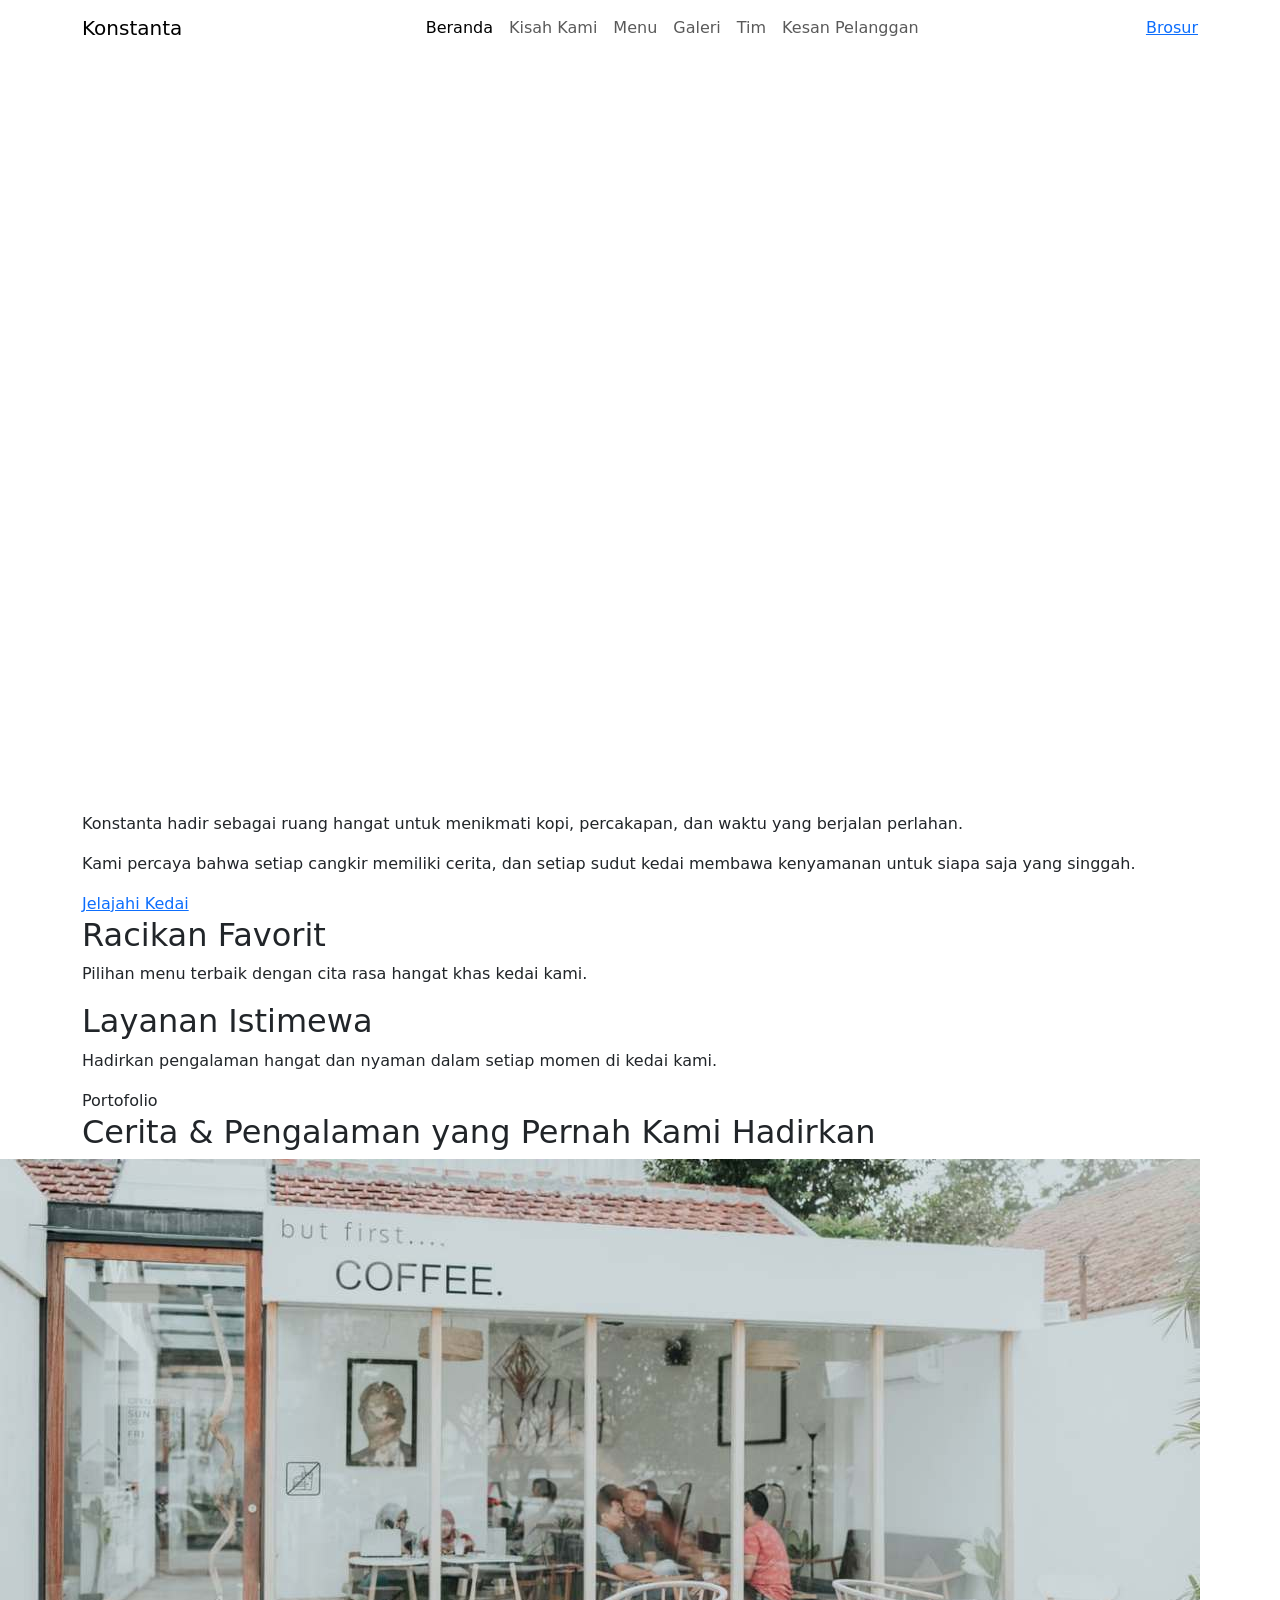
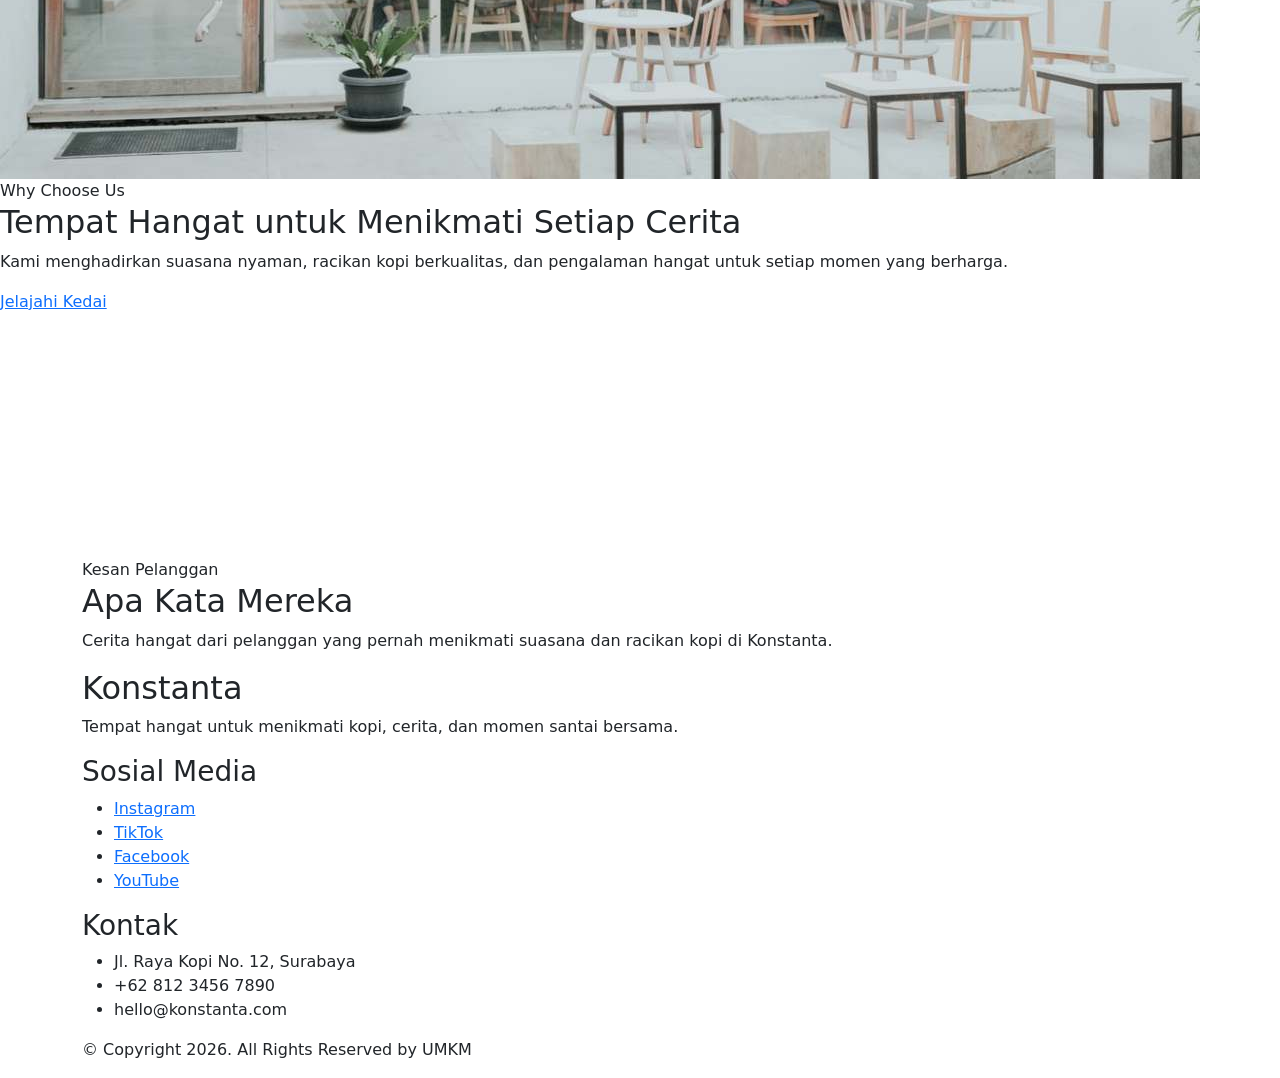
==== Tema 1 (Coffee Shop)/index.html @ d0ab51dd "Commit Tema 1" ====
<!DOCTYPE html>
<html lang="en">
<head>
    <meta charset="UTF-8">
    <meta name="viewport" content="width=device-width, initial-scale=1.0">
    <link href="https://cdn.jsdelivr.net/npm/bootstrap@5.3.8/dist/css/bootstrap.min.css" rel="stylesheet" integrity="sha384-sRIl4kxILFvY47J16cr9ZwB07vP4J8+LH7qKQnuqkuIAvNWLzeN8tE5YBujZqJLB" crossorigin="anonymous">
    <link rel="stylesheet" href="https://unpkg.com/aos@2.3.4/dist/aos.css"/>
    <link rel="stylesheet" href="https://cdnjs.cloudflare.com/ajax/libs/font-awesome/6.5.2/css/all.min.css"/>
    <title>Coffee shop</title>
    <link rel="stylesheet" href="/assets/css/style.css">

</head>
<body>

    <!-- Bagian Header -->
    <header class="header">
    <nav class="navbar navbar-expand-lg">

        <div class="container">

            <!-- Logo -->
            <a class="navbar-brand logo" href="#">
                Konstanta
            </a>

            <!-- Button Mobile -->
            <button 
                class="navbar-toggler" 
                type="button" 
                data-bs-toggle="collapse" 
                data-bs-target="#navbarNav"
            >
                <span class="navbar-toggler-icon"></span>
            </button>

            <!-- Menu -->
            <div class="collapse navbar-collapse" id="navbarNav">

                <ul class="navbar-nav mx-auto">

                    <li class="nav-item">
                        <a class="nav-link active" href="#">
                            Beranda
                        </a>
                    </li>

                    <li class="nav-item">
                        <a class="nav-link" href="#Tentang">
                            Kisah Kami
                        </a>
                    </li>

                    <li class="nav-item">
                        <a class="nav-link" href="#Menu">
                            Menu
                        </a>
                    </li>

                    <li class="nav-item">
                        <a class="nav-link" href="#Galeri">
                            Galeri
                        </a>
                    </li>

                    <li class="nav-item">
                        <a class="nav-link" href="#Tim">
                            Tim
                        </a>
                    </li>

                    <li class="nav-item">
                        <a class="nav-link" href="#Kesan">
                            Kesan Pelanggan
                        </a>
                    </li>

                </ul>

                <!-- Brosur -->
                <a href="#" class="btn-custom">
                    Brosur
                </a>

            </div>

        </div>

    </nav>
</header>

    <!-- Bagian Content -->
    <main>

    <!-- Hero Section -->
<section class="hero-section">

    <div
        id="heroCarousel"
        class="carousel slide carousel-fade"
        data-bs-ride="carousel"
    >

        <!-- Indicator -->
        <div 
            class="carousel-indicators"
            id="heroIndicators"
        ></div>

        <!-- Carousel Inner -->
        <div 
            class="carousel-inner"
            id="heroWrapper"
        ></div>

        <!-- Prev Button -->
        <button
            class="carousel-control-prev"
            type="button"
            data-bs-target="#heroCarousel"
            data-bs-slide="prev"
        >
            <span class="carousel-control-prev-icon"></span>
        </button>

        <!-- Next Button -->
        <button
            class="carousel-control-next"
            type="button"
            data-bs-target="#heroCarousel"
            data-bs-slide="next"
        >
            <span class="carousel-control-next-icon"></span>
        </button>

    </div>

</section>

    <!-- Tentang Kami -->
<section id="Tentang" class="about-section">

    <div class="container">

        <div class="about-wrapper">

    <!-- Top -->
    <div class="about-top">

        <!-- Image -->
        <div class="about-image" data-aos="fade-right">

            <div class="paper-background">

                <img 
                    src="assets/images/About Us.jpg" 
                    alt="Tentang Kami"
                >

                <!-- Experience Badge -->
                <div class="experience-badge">

                    <h3>5+</h3>

                    <span>
                        Tahun Menemani
                        Setiap Cerita
                    </span>

                </div>

            </div>

        </div>

        <!-- Heading -->
        <div class="about-heading" data-aos="fade-up">

            <span>Kisah Kami</span>

            <h2>
                Tempat untuk Menikmati Cerita dan Secangkir Hangat
            </h2>

        </div>

    </div>

    <!-- Description -->
    <div class="about-description">

        <p>
            Konstanta hadir sebagai ruang hangat untuk menikmati
            kopi, percakapan, dan waktu yang berjalan perlahan.
        </p>

        <p>
            Kami percaya bahwa setiap cangkir memiliki cerita,
            dan setiap sudut kedai membawa kenyamanan untuk
            siapa saja yang singgah.
        </p>

        <a href="#" class="btn-custom">
            Jelajahi Kedai
        </a>

    </div>

</div>
    </div>

</section>

    <!-- Racikan Kami -->
<section id="Menu" class="menu-section">

    <div class="container">

        <!-- Section Title -->
        <div class="section-title">

            <h2>Racikan Favorit</h2>

            <p>
                Pilihan menu terbaik dengan cita rasa hangat
                khas kedai kami.
            </p>

        </div>

        <!-- Menu Grid -->
        <div class="menu-grid" id="menuGrid">
           
        </div>

    </div>

</section>


<section id="Khusus" class="services-section about-section">

    <div class="container">

        <!-- Section Title -->
        <div class="section-title">

            <h2>Layanan Istimewa</h2>

            <p>
                Hadirkan pengalaman hangat dan nyaman
                dalam setiap momen di kedai kami.
            </p>

        </div>

        <!-- Services Wrapper -->
        <div id="servicesWrapper"></div>

        </div>
        
    </div>

</section>


    <!-- Galeri -->
<!-- Portfolio Section -->
<section id="Galeri" class="portfolio-section">

    <div class="container">

        <!-- Header -->
        <div class="portfolio-header">

            <span>Portofolio</span>

            <h2>    
                Cerita & Pengalaman
                yang Pernah Kami Hadirkan
            </h2>

        </div>

        <!-- Portfolio Wrapper -->
        <div class="portfolio-wrapper" id="portfolioWrapper"></div>

    </div>

</section>

<!-- Why Choose Us -->
<section class="why-section">

    <div class="why-wrapper">

        <!-- Image -->
        <div class="why-image">

            <img 
                src="assets/images/About Us.jpg" 
                alt="Why Choose Us"
            >

        </div>

        <!-- Content -->
        <div class="why-content">

            <span>
                Why Choose Us
            </span>

            <h2>
                Tempat Hangat
                untuk Menikmati
                Setiap Cerita
            </h2>

            <p>
                Kami menghadirkan suasana nyaman,
                racikan kopi berkualitas, dan pengalaman
                hangat untuk setiap momen yang berharga.
            </p>

            <a href="#" class="btn-custom">
                Jelajahi Kedai
            </a>

        </div>

    </div>

</section>

    <!-- Tim -->
<section id="Tim" class="team-section"  data-aos="fade-up" data-aos-delay="100">

    <div class="container">

        <!-- Header -->
        <div class="team-header">

            <span>Anggota Tim</span>

            <h2>
                Orang-Orang di Balik
                Cerita Kedai Kami
            </h2>

            <p>
                Tim hangat yang selalu siap menghadirkan
                pengalaman terbaik dalam setiap kunjungan.
            </p>

        </div>

        <!-- Team Wrapper -->
        <div class="team-wrapper" id="teamWrapper">

        </div>

    </div>

</section>

     <!-- CTA Section -->
<section class="cta-section" >

    <div class="cta-overlay"></div>

    <div class="container">

        <div class="cta-content" data-aos="zoom-in">

            <span>Ngopi Bersama Kami</span>

            <h2>
                Temukan Suasana Hangat
                di Setiap Tegukan Kopi
            </h2>

            <p>
                Nikmati pengalaman santai, nyaman,
                dan penuh cerita bersama Konstanta.
            </p>

            <a href="#" class="btn-custom">
                Hubungi Kami
            </a>

        </div>

    </div>

</section>
<!-- Testimonial -->
<section id="Kesan" class="testimonial-section">

    <div class="container">

        <!-- Heading -->
        <div class="testimonial-header">

            <span>Kesan Pelanggan</span>

            <h2>
                Apa Kata Mereka
            </h2>

            <p>
                Cerita hangat dari pelanggan yang pernah menikmati
                suasana dan racikan kopi di Konstanta.
            </p>

        </div>

        <!-- Carousel -->
        <div 
            id="testimonialCarousel"
            class="carousel slide testimonial-carousel"
            data-bs-ride="carousel"
        >

            <!-- Carousel Inner -->
            <div 
                class="carousel-inner"
                id="testimonialWrapper"
            ></div>

            <!-- Indicators -->
            <div 
                class="
                    carousel-indicators
                    testimonial-indicators
                "
                id="testimonialIndicators"
            ></div>

        </div>

    </div>

</section>
</main>

    <!-- Bagian Footer -->
    <!-- Footer -->
<footer class="footer-section">

    <div class="container">

        <div class="footer-wrapper">

            <!-- Brand -->
            <div class="footer-brand">

                <h2>Konstanta</h2>

                <p>
                    Tempat hangat untuk menikmati kopi,
                    cerita, dan momen santai bersama.
                </p>

            </div>

            <!-- Social Media -->
            <div class="footer-column">

                <h3>Sosial Media</h3>

                <ul>

                    <li>
                        <a href="#">
                            Instagram
                        </a>
                    </li>

                    <li>
                        <a href="#">
                            TikTok
                        </a>
                    </li>

                    <li>
                        <a href="#">
                            Facebook
                        </a>
                    </li>

                    <li>
                        <a href="#">
                            YouTube
                        </a>
                    </li>

                </ul>

            </div>

            <!-- Contact -->
            <div class="footer-column">

                <h3>Kontak</h3>

                <ul>

                    <li>
                        Jl. Raya Kopi No. 12,
                        Surabaya
                    </li>

                    <li>
                        +62 812 3456 7890
                    </li>

                    <li>
                        hello@konstanta.com
                    </li>

                </ul>

            </div>

        </div>

        <!-- Bottom -->
        <div class="footer-bottom">

            <p>
                © Copyright 2026.
                All Rights Reserved by UMKM
            </p>

        </div>

    </div>

</footer>


<!-- <Menu Detail Modal> -->
<div 
    class="modal fade" 
    id="menuModal" 
    tabindex="-1"
>

    <div class="modal-dialog modal-dialog-centered">

        <div class="modal-content menu-modal-content">

            <!-- Image -->
            <img 
                id="modalMenuImage"
                src=""
                alt="Menu"
                class="menu-modal-image"
            >

            <!-- Body -->
            <div class="modal-body">

                <h2 id="modalMenuTitle"></h2>

                <span id="modalMenuPrice"></span>

                <p id="modalMenuDescription"></p>

            </div>

        </div>

    </div>

</div>

<!-- Portfolio Detail Modal -->
<div 
    class="modal fade"
    id="portfolioModal"
    tabindex="-1"
>

    <div class="modal-dialog modal-dialog-centered modal-lg">

        <div class="modal-content portfolio-modal-content">

            <!-- Carousel -->
            <div 
                id="portfolioDetailCarousel"
                class="carousel slide"
            >

                <div 
                    class="carousel-inner"
                    id="portfolioCarouselInner"
                ></div>

                <!-- Prev -->
                <button
                    class="carousel-control-prev"
                    type="button"
                    data-bs-target="#portfolioDetailCarousel"
                    data-bs-slide="prev"
                >
                    <span class="carousel-control-prev-icon"></span>
                </button>

                <!-- Next -->
                <button
                    class="carousel-control-next"
                    type="button"
                    data-bs-target="#portfolioDetailCarousel"
                    data-bs-slide="next"
                >
                    <span class="carousel-control-next-icon"></span>
                </button>

            </div>

            <!-- Body -->
            <div class="modal-body portfolio-modal-body">

                <span id="portfolioCategory"></span>

                <h2 id="portfolioTitle"></h2>

                <p id="portfolioDescription"></p>

                <a 
                    href="#"
                    target="_blank"
                    id="portfolioLink"
                    class="btn-custom"
                >
                    Kunjungi Portfolio
                </a>

            </div>

        </div>

    </div>

</div>

<script src="https://cdn.jsdelivr.net/npm/bootstrap@5.3.8/dist/js/bootstrap.bundle.min.js" integrity="sha384-FKyoEForCGlyvwx9Hj09JcYn3nv7wiPVlz7YYwJrWVcXK/BmnVDxM+D2scQbITxI" crossorigin="anonymous"></script>
<script src="https://unpkg.com/aos@2.3.4/dist/aos.js"></script>
<script src="/assets/js/main.js"></script>

</body>
</html>
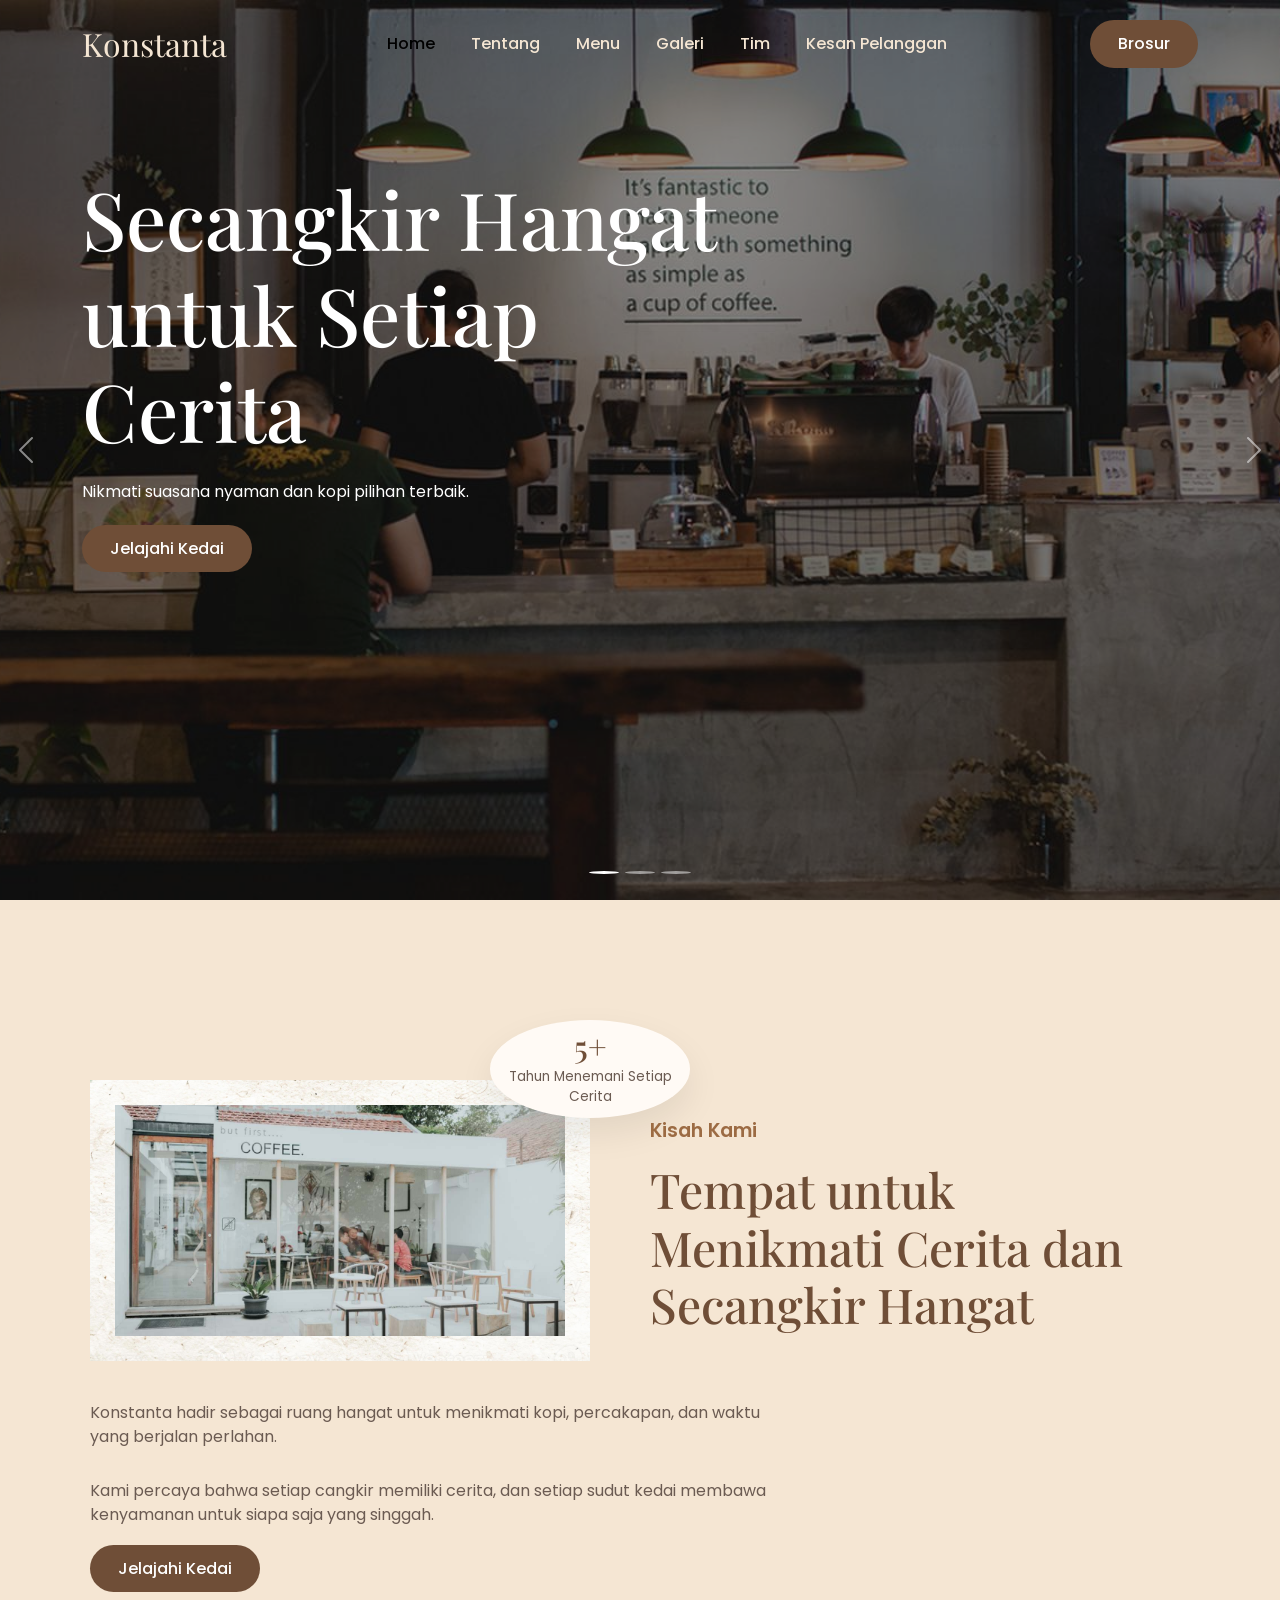
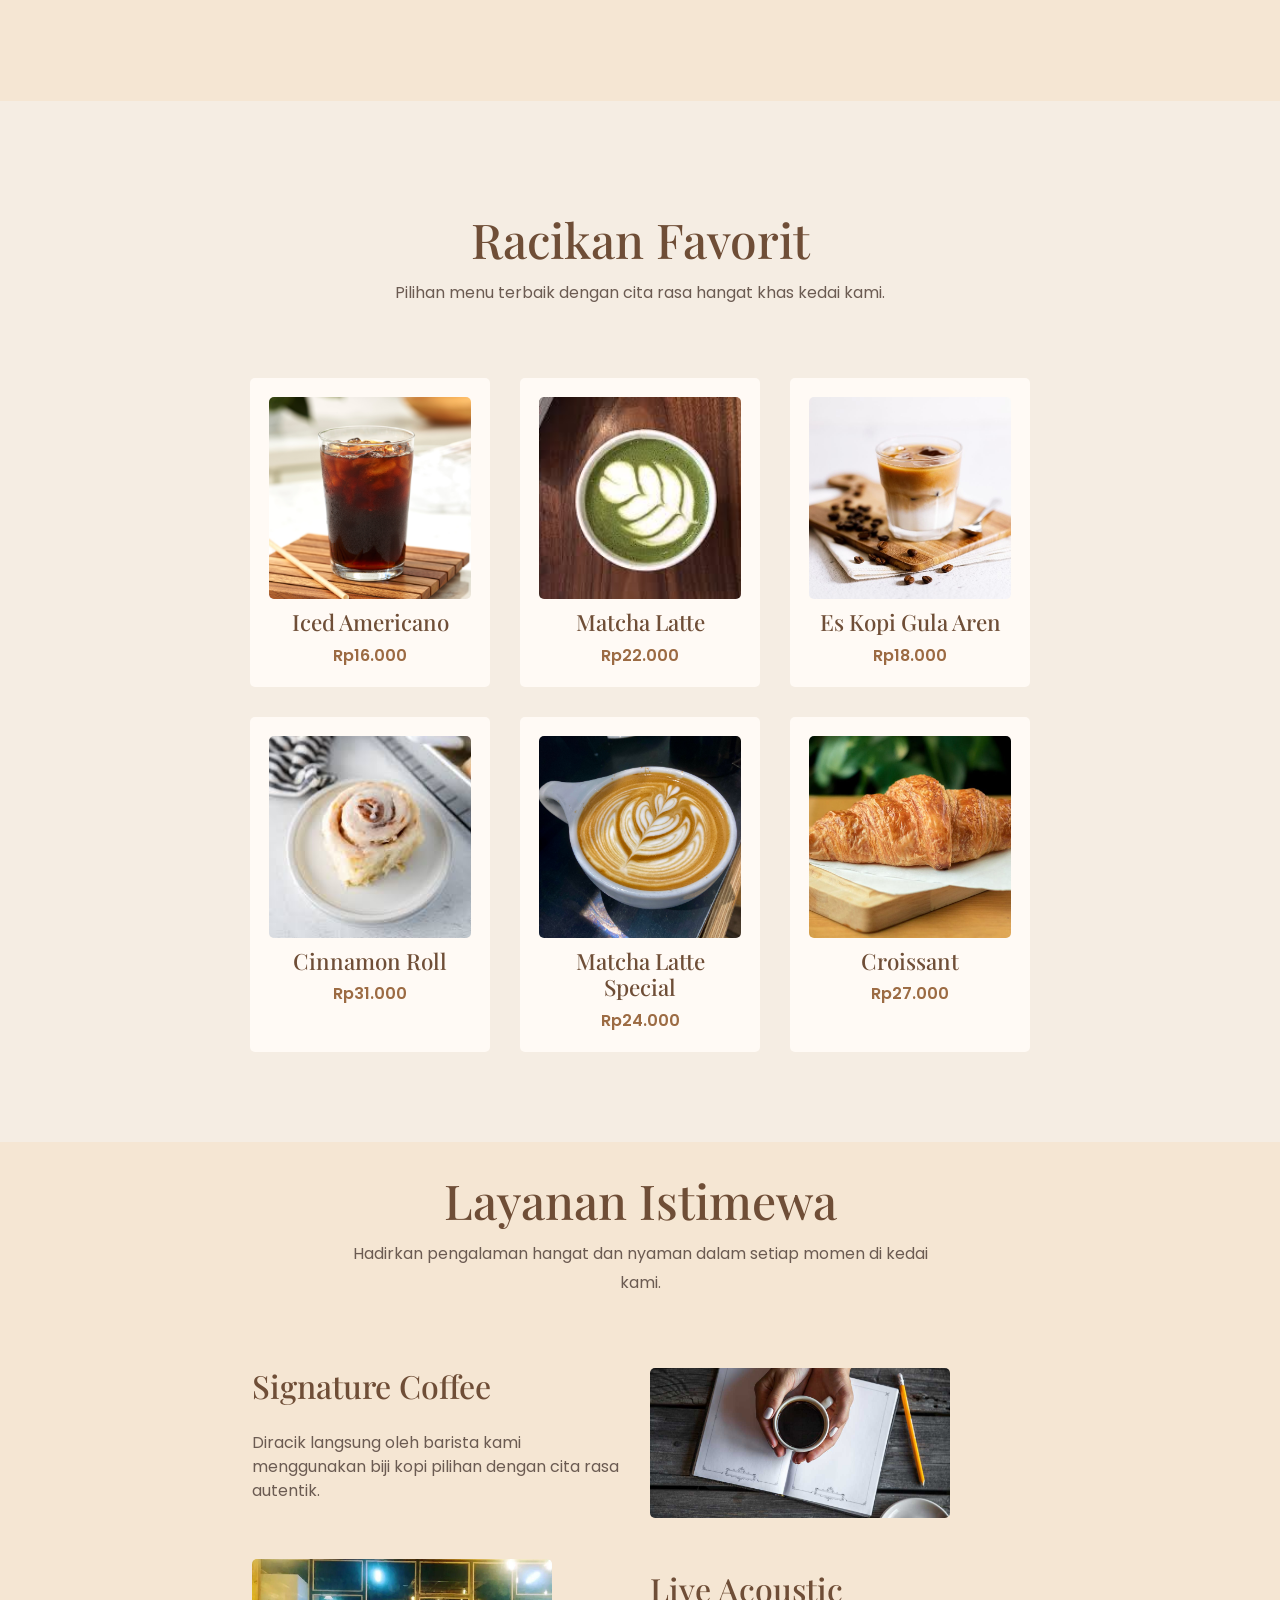
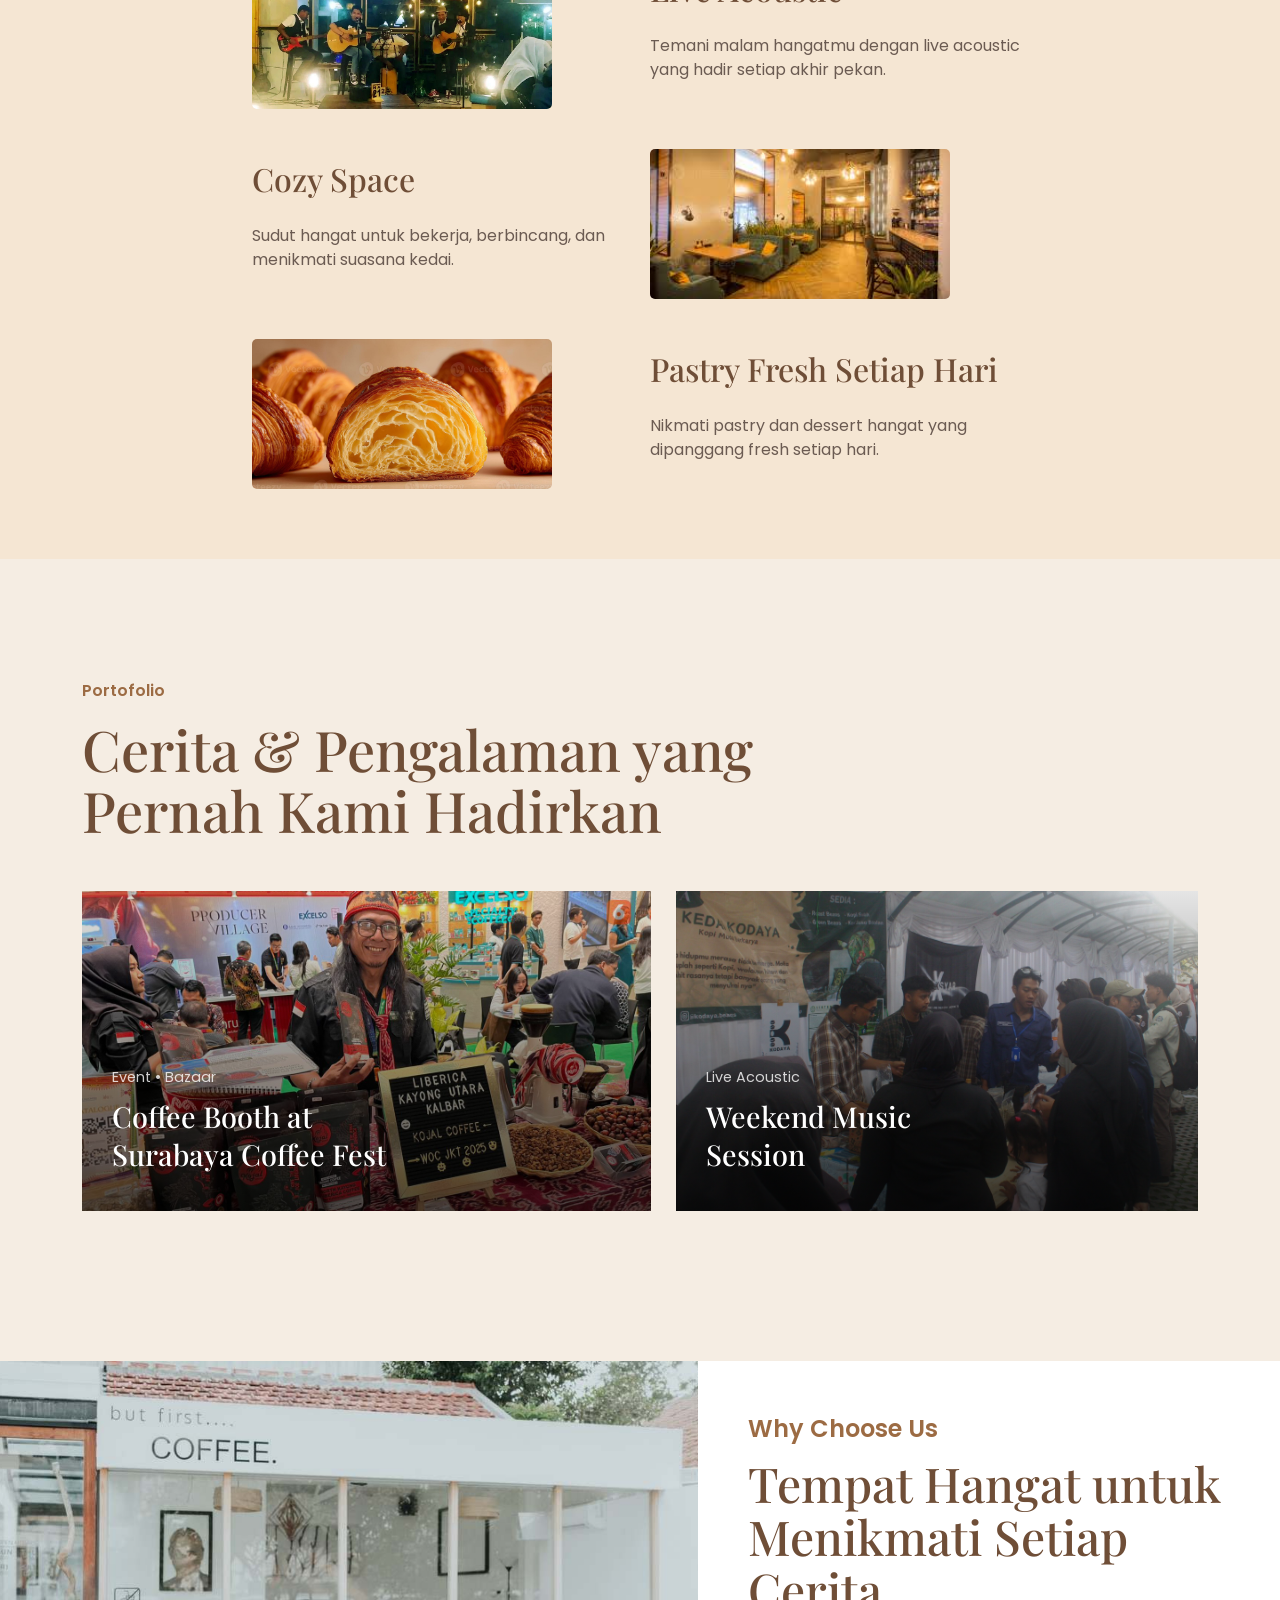
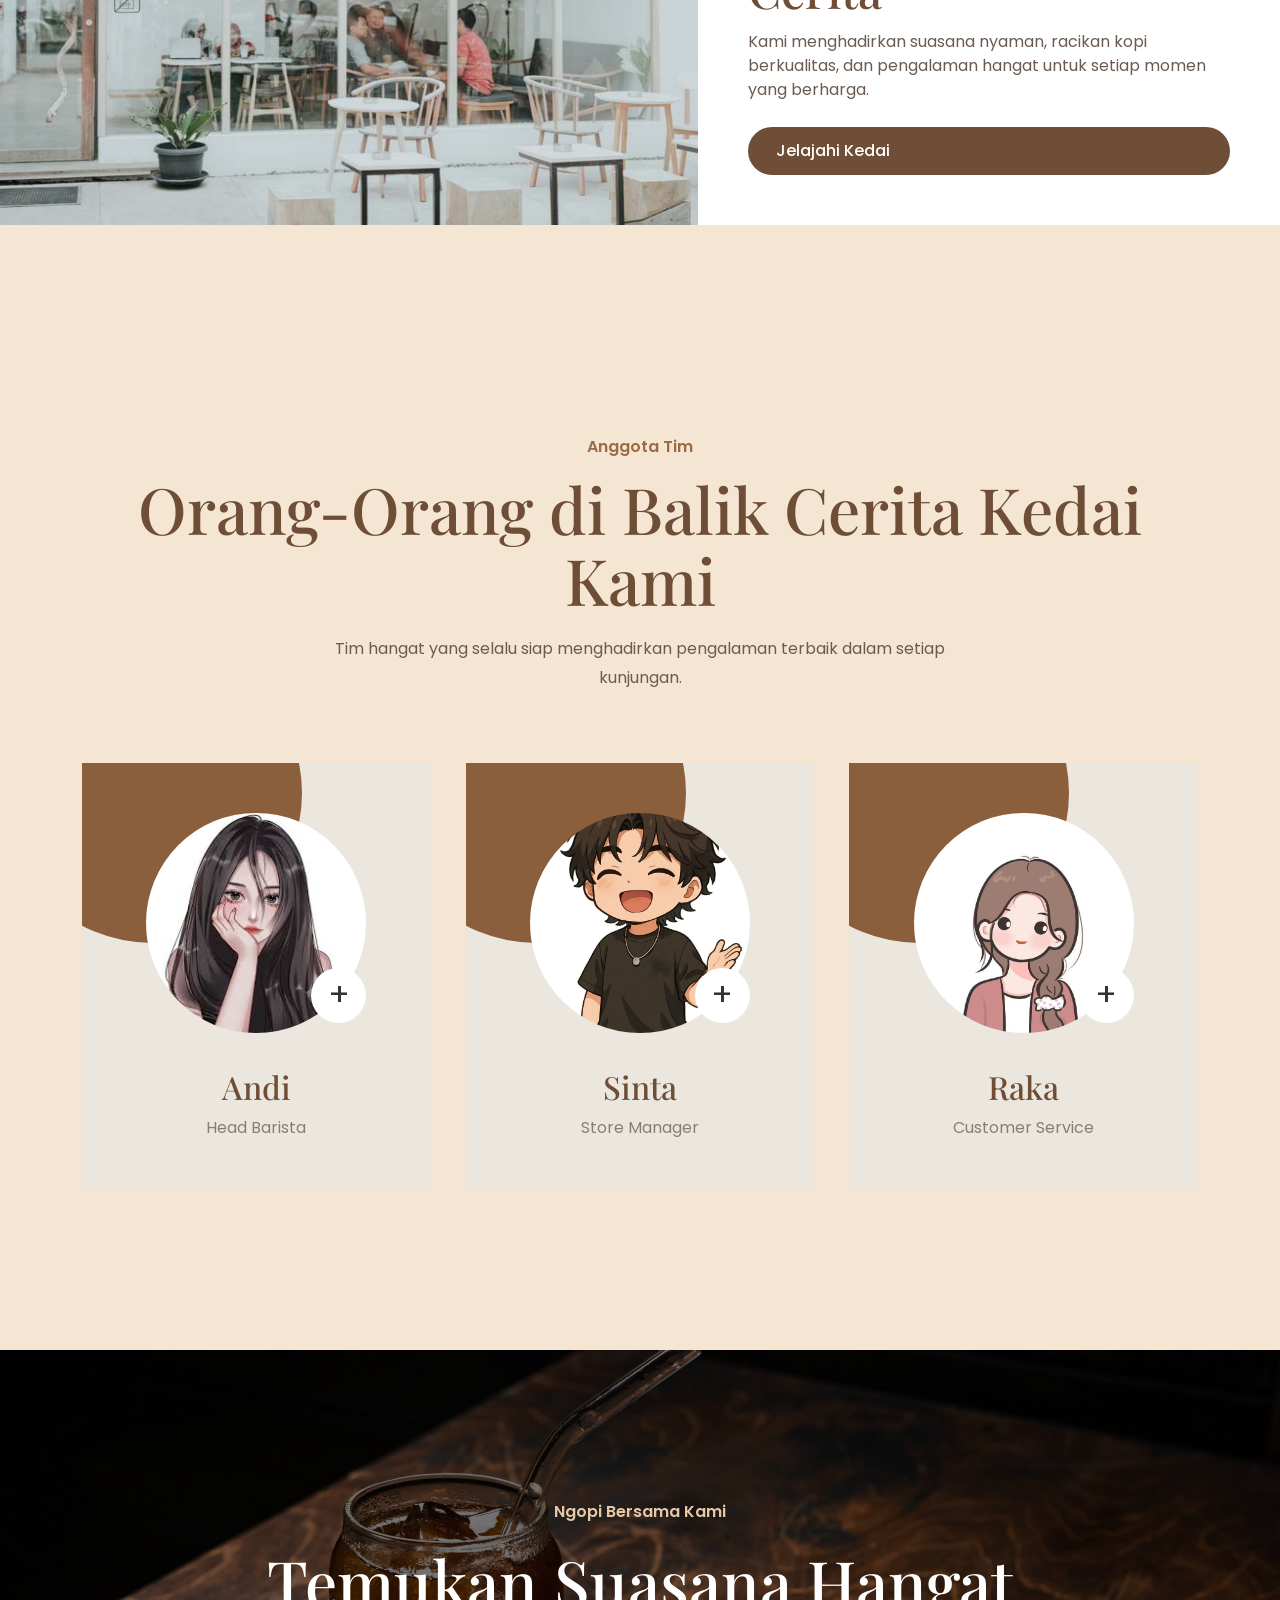
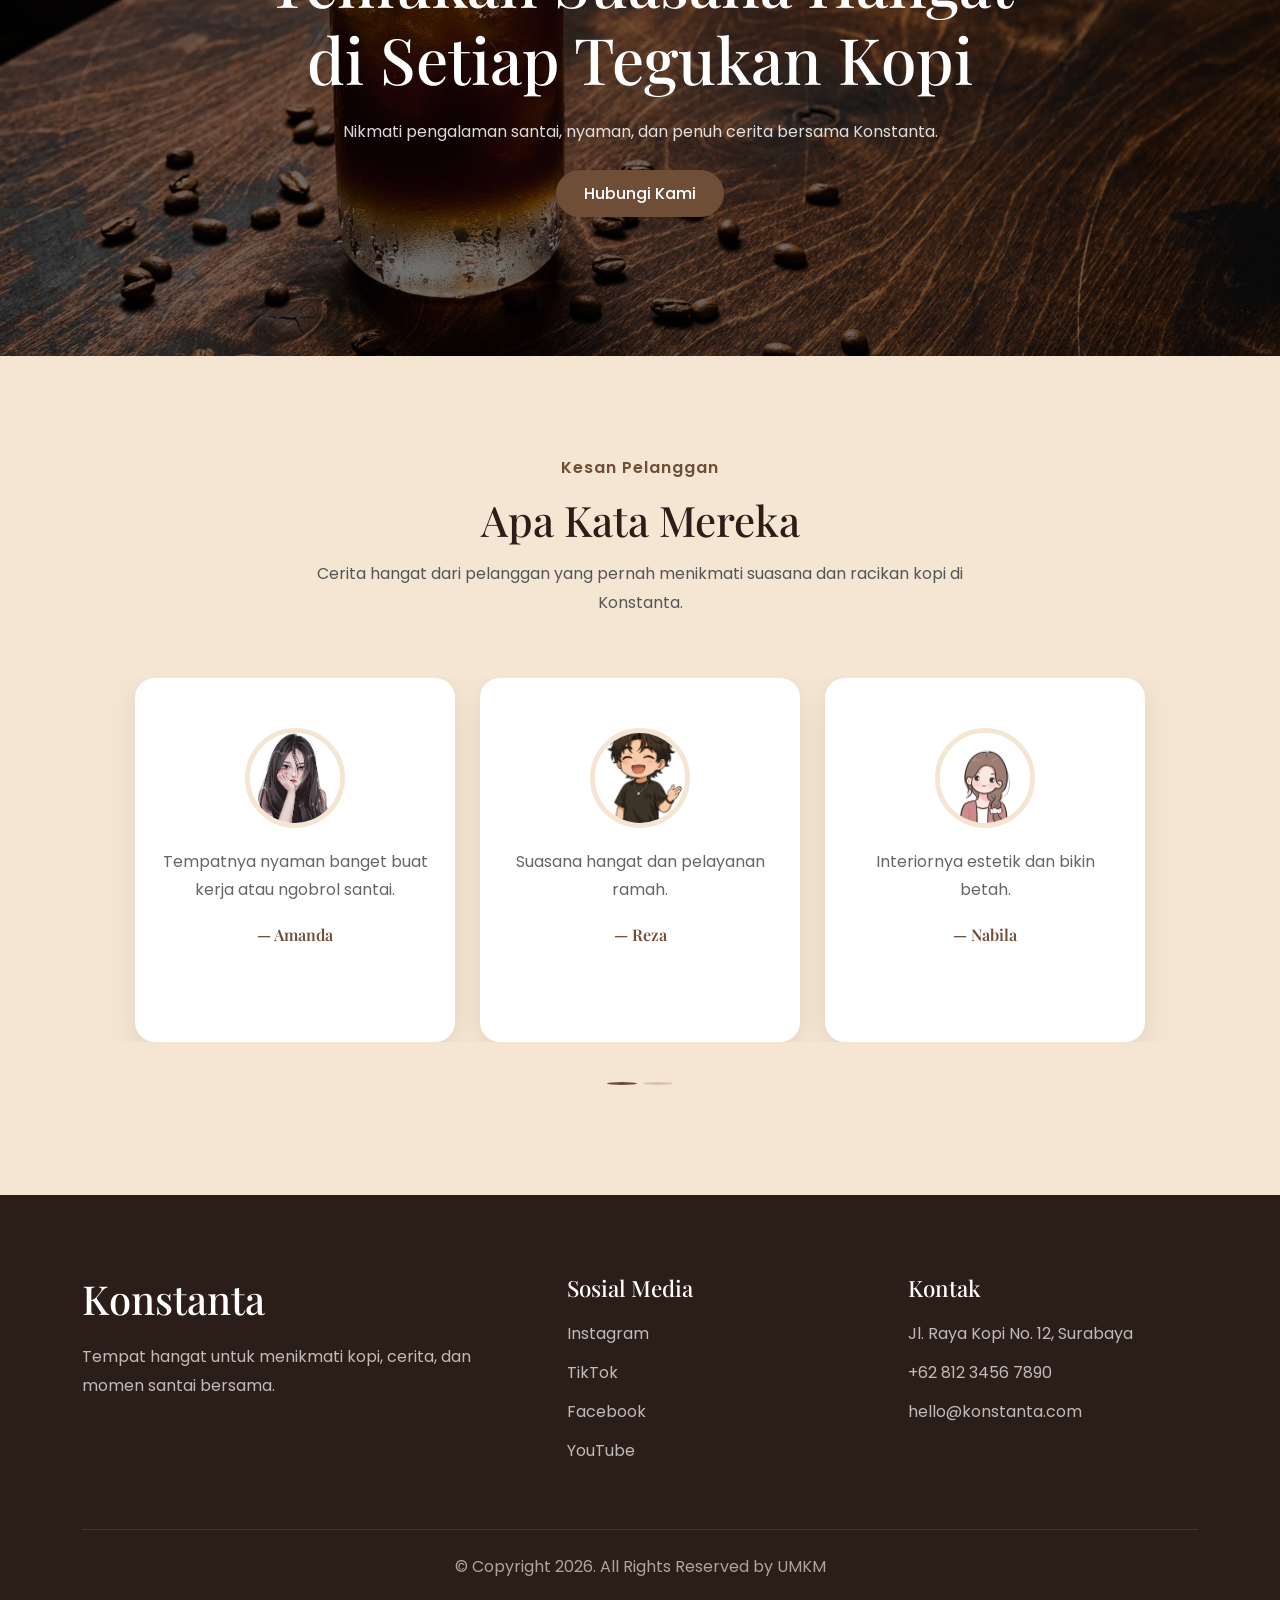
==== commit a58aea79: "dika test" ====
--- a/Tema 1 (Coffee Shop)/index.html
+++ b/Tema 1 (Coffee Shop)/index.html
@@ -7,7 +7,7 @@
     <link rel="stylesheet" href="https://unpkg.com/aos@2.3.4/dist/aos.css"/>
     <link rel="stylesheet" href="https://cdnjs.cloudflare.com/ajax/libs/font-awesome/6.5.2/css/all.min.css"/>
     <title>Coffee shop</title>
-    <link rel="stylesheet" href="/assets/css/style.css">
+    <link rel="stylesheet" href="assets/css/style.css">
 
 </head>
 <body>
@@ -40,13 +40,13 @@
 
                     <li class="nav-item">
                         <a class="nav-link active" href="#">
-                            Beranda
+                            Home
                         </a>
                     </li>
 
                     <li class="nav-item">
                         <a class="nav-link" href="#Tentang">
-                            Kisah Kami
+                            Tentang
                         </a>
                     </li>
 
@@ -647,7 +647,7 @@
 
 <script src="https://cdn.jsdelivr.net/npm/bootstrap@5.3.8/dist/js/bootstrap.bundle.min.js" integrity="sha384-FKyoEForCGlyvwx9Hj09JcYn3nv7wiPVlz7YYwJrWVcXK/BmnVDxM+D2scQbITxI" crossorigin="anonymous"></script>
 <script src="https://unpkg.com/aos@2.3.4/dist/aos.js"></script>
-<script src="/assets/js/main.js"></script>
+<script src="assets/js/main.js"></script>
 
 </body>
 </html>
--- a/Tema 1 (Coffee Shop)/assets/css/style.css
+++ b/Tema 1 (Coffee Shop)/assets/css/style.css
@@ -0,0 +1,1684 @@
+@import url('https://fonts.googleapis.com/css2?family=Playfair+Display:wght@500;600;700&family=Poppins:wght@300;400;500;600;700&display=swap');
+
+:root {
+    --primary-color: #6F4E37;
+    --secondary-color: #C4A484;
+    --accent-color: #E6C7A6;
+    --light-color: #F5E6D3;
+    --dark-color: #2B1D18;
+    --white-color: #FFFFFF;
+
+    --heading-font: 'Playfair Display', serif;
+    --body-font: 'Poppins', sans-serif;
+}
+
+/* Reset */
+* {
+    margin: 0;
+    padding: 0;
+    box-sizing: border-box;
+}
+
+body {
+    font-family: var(--body-font);
+    background-color: var(--light-color);
+    color: var(--dark-color);
+}
+
+h1,
+h2,
+h3,
+h4,
+h5,
+h6 {
+    font-family: var(--heading-font);
+}
+
+/* =========================
+   HEADER
+========================= */
+
+.header {
+    position: fixed;
+    top: 0;
+    width: 100%;
+    z-index: 1000;
+    transition: 0.3s ease;
+}
+
+.header.scrolled .navbar {
+    background-color: rgba(43, 29, 24, 0.95);
+
+    backdrop-filter: blur(10px);
+
+    box-shadow: 0 5px 20px rgba(0,0,0,0.2);
+}
+
+/* Navbar */
+.navbar {
+    background-color: transparent;
+
+    padding: 15px 25px;
+
+    transition: 0.4s ease;
+}
+
+/* Logo */
+.logo {
+    font-family: var(--heading-font);
+    font-size: 2rem;
+    color: var(--light-color);
+    text-decoration: none;
+}
+
+.logo:hover {
+    color: var(--accent-color);
+}
+
+/* Nav Link */
+.nav-link {
+    color: var(--light-color);
+    margin: 0 10px;
+    font-weight: 500;
+    position: relative;
+    transition: 0.3s ease;
+}
+
+/* Hover Effect */
+.nav-link:hover {
+    color: var(--accent-color);
+}
+
+/* Underline Animation */
+.nav-link::after {
+    content: '';
+    position: absolute;
+    left: 0;
+    bottom: -5px;
+    width: 0%;
+    height: 2px;
+    background-color: var(--accent-color);
+    transition: 0.3s ease;
+}
+
+.nav-link:hover::after {
+    width: 100%;
+}
+
+/* Custom Button */
+.btn-custom {
+    background-color: var(--primary-color);
+    color: var(--white-color);
+    padding: 12px 28px;
+    border-radius: 50px;
+    text-decoration: none;
+    transition: 0.3s ease;
+    font-weight: 500;
+}
+
+.btn-custom:hover {
+    background-color: var(--accent-color);
+    color: var(--dark-color);
+}
+
+/* =========================
+   SECTION
+========================= */
+section h2 {
+    font-size: 3rem;
+    margin-bottom: 20px;
+    color: var(--primary-color);
+}
+
+section p {
+    max-width: 700px;
+    line-height: 1.8;
+}
+
+/* =========================
+   HERO SECTION
+========================= */
+
+.hero-section {
+    position: relative;
+}
+
+/* Carousel */
+.hero-section .carousel,
+.hero-section .carousel-inner,
+.hero-section .carousel-item {
+    height: 100vh;
+}
+
+/* Hero Slide */
+.hero-slide {
+    position: relative;
+
+    background-size: cover;
+    background-position: center;
+
+    display: flex;
+    align-items: center;
+}
+
+/* Overlay */
+.hero-overlay {
+    position: absolute;
+
+    top: 0;
+    left: 0;
+
+    width: 100%;
+    height: 100%;
+
+    background-color: rgba(0, 0, 0, 0.45);
+
+    z-index: 1;
+}
+
+/* Hero Content */
+.hero-content {
+    position: relative;
+
+    z-index: 2;
+
+    color: var(--white-color);
+    
+    transform: translateY(80px);
+}
+
+/* Hero Title */
+.hero-content h1 {
+    font-size: 5rem;
+
+    max-width: 700px;
+    padding-top: 90px;
+    margin-bottom: 20px;
+
+    line-height: 1.2;
+}
+
+/* Hero Paragraph */
+.hero-content p {
+    max-width: 600px;
+
+    margin-bottom: 30px;
+
+    line-height: 1.8;
+}
+
+/* Indicator */
+.carousel-indicators button {
+    width: 12px;
+    height: 12px;
+
+    border-radius: 50%;
+}
+
+/* Arrow Button */
+.carousel-control-prev,
+.carousel-control-next {
+    width: 4%;
+}
+
+/* //* =========================
+   ABOUT SECTION
+========================= // */
+
+.about-section {
+    background-color: #F5E6D3;
+
+    padding-top: 180px;
+
+    padding-bottom: 60px;
+}
+
+/* Wrapper */
+.about-wrapper {
+    max-width: 1100px;
+
+    margin: auto;
+}
+
+/* =========================
+   TOP
+========================= */
+
+.about-top {
+    display: grid;
+
+    grid-template-columns: 500px 1fr;
+
+    align-items: center;
+
+    gap: 60px;
+
+    margin-bottom: 40px;
+}
+
+/* Paper Background */
+.paper-background {
+    background-image: url('../images/Paper background.jpg');
+
+    background-size: cover;
+
+    background-position: center;
+
+    padding: 25px;
+
+    aspect-ratio: 16/9;
+
+    display: flex;
+}
+
+/* Experience Badge */
+.experience-badge{
+    position: absolute;
+
+    top: -60px;
+
+    right: -100px;
+
+    background-color: #fffaf5;
+
+    padding: 10px 10px;
+
+    border-radius: 100%;
+
+    box-shadow:
+        0 15px 35px rgba(0,0,0,0.08);
+
+    text-align: center;
+
+    max-width: 200px;
+
+    z-index: 5;
+}
+
+/* Number */
+.experience-badge h3{
+    font-size: 2rem;
+
+    color: var(--primary-color);
+
+    margin-bottom: 5px;
+
+    line-height: 1;
+}
+
+/* Text */
+.experience-badge span{
+    color: #6b5b52;
+
+    line-height: 1.5;
+
+    font-size: 0.85rem;
+
+    display: block;
+}
+
+/* Image */
+.about-image img {
+    width: 100%;
+
+    height: 100%;
+
+    object-fit: cover;
+
+    display: block;
+}
+
+/* =========================
+   HEADING
+========================= */
+
+.about-heading {
+    display: flex;
+
+    flex-direction: column;
+
+    justify-content: center;
+}
+
+.about-heading span {
+    display: inline-block;
+
+    color: #9c6b43;
+
+    font-weight: 600;
+
+    font-size: 1.2rem;
+
+    margin-bottom: 15px;
+
+    margin-top: 30px;
+
+    width: fit-content;
+
+    margin-left: 0;
+
+}
+
+.about-heading h2 {
+    font-size: 3rem;
+
+    line-height: 1.2;
+
+    color: var(--primary-color);
+
+    max-width: 500px;
+
+}
+
+
+/* =========================
+   DESCRIPTION
+========================= */
+
+.about-description {
+    max-width: 750px;
+
+     padding-bottom: 60px;
+}
+
+.about-description p {
+    color: #6b5b52;
+
+    line-height: 1.5;
+
+    margin-bottom: 30px;
+}
+
+/* =========================
+   RESPONSIVE
+========================= */
+
+@media (max-width: 992px) {
+
+    .about-top {
+        grid-template-columns: 1fr;
+
+        gap: 40px;
+    }
+
+}
+
+@media (max-width: 768px) {
+
+    .about-heading h2 {
+        font-size: 2.2rem;
+    }
+
+}
+
+
+/* =========================
+   SERVICES SECTION
+========================= */
+
+.services-section {
+    background-color: #F5E6D3;
+
+    padding: 30px 0;
+}
+
+/* Service Item */
+.service-item {
+    display: grid;
+
+    grid-template-columns: 1fr 1fr;
+
+    align-items: center;
+
+    gap: 20px;
+
+    margin-bottom: 40px;
+}
+
+/* Alternating Layout */
+.service-item:nth-child(even) .service-content {
+    order: 2;
+}
+
+.service-item:nth-child(even) .service-image {
+    order: 1;
+}
+
+/* Content */
+.service-content span {
+    display: inline-block;
+
+    color: #9c6b43;
+
+    font-weight: 600;
+
+    margin-bottom: 30px;
+}
+
+.service-content h3 {
+    font-size: 2rem;
+
+    color: var(--primary-color);
+
+    margin-bottom: 25px;
+
+    line-height: 1.2;
+}
+
+.service-content p {
+    color: #6b5b52;
+
+    line-height: 1.5;
+
+    font-size: 1rem;
+
+    max-width: 500px;
+}
+
+.services-section .container {
+    max-width: 800px;
+}
+
+/* Image */
+.service-image img {
+    width: 100%;
+
+    height: 150px;
+
+    width: 300px;
+
+    object-fit: cover;
+
+    border-radius: 5px;
+}
+
+/* =========================
+   RESPONSIVE
+========================= */
+
+@media (max-width: 992px) {
+
+    .service-item {
+        grid-template-columns: 1fr;
+
+        gap: 40px;
+    }
+
+    .service-item:nth-child(even) .service-content,
+    .service-item:nth-child(even) .service-image {
+        order: unset;
+    }
+
+    .service-content h3 {
+        font-size: 2.4rem;
+    }
+
+}
+
+@media (max-width: 768px) {
+
+    .service-image img {
+        height: 350px;
+    }
+
+    .service-content h3 {
+        font-size: 2rem;
+    }
+
+}
+
+/* =========================
+   MENU SECTION
+========================= */
+
+.menu-section {
+    background-color: #f5ede3;
+
+    padding-top: 110px;
+
+    padding-bottom: 90px;
+}
+
+/* Title */
+.section-title {
+    text-align: center;
+
+    margin-bottom: 70px;
+}
+
+.section-title h2 {
+    font-size: 3rem;
+
+    color: var(--primary-color);
+
+    margin-bottom: 10px;
+}
+
+.section-title p {
+    max-width: 600px;
+
+    margin: auto;
+
+    line-height: 1.8;
+
+    color: #6b5b52;
+}
+
+/* =========================
+   MENU GRID
+========================= */
+
+.menu-grid {
+    display: grid;
+
+    grid-template-columns: repeat(3, 240px);
+
+    justify-content: center;
+
+    gap: 30px;
+}
+
+/* Menu Item */
+.menu-item{
+    width: 240px;
+
+    background-color: #fffaf5;
+
+    padding: 18px;
+
+    border-radius: 5px;
+
+    text-align: center;
+
+    cursor: pointer;
+
+    border: 1px solid transparent;
+
+    transition:
+        box-shadow 0.25s ease,
+        border-color 0.25s ease,
+        background-color 0.25s ease;
+}
+
+/* Hover */
+.menu-item:hover{
+
+    background-color: #ffffff;
+
+    border-color: rgba(196, 164, 132, 0.4);
+
+    box-shadow:
+        0 18px 35px rgba(0,0,0,0.08);
+}
+
+/* Image */
+.menu-item img{
+    width: 100%;
+
+    aspect-ratio: 1/1;
+
+    object-fit: cover;
+
+    border-radius: 5px;
+
+    margin-bottom: 10px;
+
+    transition: transform 0.35s ease;
+}
+
+/* Image Zoom */
+.menu-item:hover img{
+    transform: scale(1.04);
+}
+
+/* Menu Name */
+.menu-item h3 {
+    font-size: 1.4rem;
+
+    color: var(--primary-color);
+
+    margin-bottom: 8px;
+}
+
+/* Price */
+.menu-item span {
+    color: #9c6b43;
+
+    font-weight: 600;
+}
+
+/* =========================
+   RESPONSIVE
+========================= */
+
+@media (max-width: 992px) {
+
+    .menu-grid {
+        grid-template-columns: repeat(2, 280px);
+    }
+
+}
+
+@media (max-width: 768px) {
+
+    .menu-grid {
+        grid-template-columns: 1fr;
+    }
+
+}
+
+/* =========================
+   PORTFOLIO SECTION
+========================= */
+
+.portfolio-section {
+    background-color: #f5ede3;
+
+    padding-top: 120px;
+
+    padding-bottom: 150px;
+
+    overflow: hidden;
+}
+
+/* Header */
+.portfolio-header {
+    margin-bottom: 50px;
+}
+
+.portfolio-header span {
+    display: inline-block;
+
+    color: #9c6b43;
+
+    font-weight: 600;
+
+    margin-bottom: 15px;
+}
+
+.portfolio-header h2 {
+    font-size: 3.5rem;
+
+    line-height: 1.1;
+
+    color: var(--primary-color);
+
+    max-width: 700px;
+}
+
+/* =========================
+   PORTFOLIO WRAPPER
+========================= */
+
+.portfolio-wrapper {
+    display: flex;
+
+    gap: 25px;
+
+    overflow-x: auto;
+
+    scroll-snap-type: x mandatory;
+
+    padding-bottom: 120px;
+
+    scrollbar-width: none;
+}
+
+.portfolio-wrapper::-webkit-scrollbar {
+    display: none;
+}
+
+/* =========================
+   PORTFOLIO ITEM
+========================= */
+
+.portfolio-item {
+    position: relative;
+
+    min-width: 200px;
+
+    height: 320px;
+
+    flex-shrink: 0;
+
+    overflow: hidden;
+
+    scroll-snap-align: start;
+}
+
+/* Large Item */
+.portfolio-item.large {
+    min-width: 500px;
+}
+
+/* Image */
+.portfolio-item img {
+    width: 100%;
+
+    height: 100%;
+
+    object-fit: cover;
+
+    transition: 0.5s ease;
+
+    display: block;
+}
+
+/* Overlay */
+.portfolio-overlay {
+    position: absolute;
+
+    inset: 0;
+
+    background: linear-gradient(
+        to top,
+        rgba(0,0,0,0.7),
+        rgba(0,0,0,0.1)
+    );
+
+    display: flex;
+
+    flex-direction: column;
+
+    justify-content: flex-end;
+
+    padding: 30px;
+
+    color: white;
+}
+
+/* Overlay Text */
+.portfolio-overlay span {
+    font-size: 0.9rem;
+
+    margin-bottom: 10px;
+
+    opacity: 0.8;
+}
+
+.portfolio-overlay h3 {
+    font-size: 1.8rem;
+
+    line-height: 1.3;
+
+    max-width: 300px;
+}
+
+/* Hover */
+.portfolio-item:hover img {
+    transform: scale(1.05);
+}
+
+/* =========================
+   RESPONSIVE
+========================= */
+
+@media (max-width: 768px) {
+
+    .portfolio-header h2 {
+        font-size: 2.8rem;
+    }
+
+    .portfolio-item {
+        min-width: 260px;
+
+        height: 350px;
+    }
+
+    .portfolio-item.large {
+        min-width: 320px;
+    }
+
+}
+
+/* =========================
+   WHY SECTION
+========================= */
+
+.why-section {
+    position: relative;
+
+    margin-top: -120px;
+
+    z-index: 10;
+
+    padding: 0 0 100px;
+}
+
+
+/* Wrapper */
+.why-wrapper {
+    max-width: auto;
+
+    display: grid;
+
+    grid-template-columns: 1.2fr 1fr;
+
+    background-color: #FFFFFF;
+
+    overflow: hidden;
+}
+
+/* =========================
+   IMAGE
+========================= */
+
+.why-image {
+    height: 100%;
+}
+
+.why-image img {
+    width: 100%;
+
+    height: 100%;
+
+    object-fit: cover;
+
+    display: block;
+}
+
+/* =========================
+   CONTENT
+========================= */
+
+.why-content {
+    padding: 50px 50px;
+
+    display: flex;
+
+    flex-direction: column;
+
+    justify-content: center;
+}
+
+.why-content span {
+    display: inline-block;
+
+    color: #9c6b43;
+
+    font-size: 1.5rem;
+
+    font-weight: 600;
+
+    margin-bottom: 10px;
+}
+
+.why-content h2 {
+    font-size: 3rem;
+
+    line-height: 1.1;
+
+    color: var(--primary-color);
+
+    margin-bottom: 15px;
+}
+
+.why-content p {
+    color: #6b5b52;
+
+    line-height: 1.5;
+
+    margin-bottom: 25px;
+
+    max-width: 500px;
+}
+
+/* =========================
+   RESPONSIVE
+========================= */
+
+@media (max-width: 992px) {
+
+    .why-wrapper {
+        grid-template-columns: 1fr;
+    }
+
+    .why-content {
+        padding: 50px 30px;
+    }
+
+}
+
+@media (max-width: 768px) {
+
+    .why-section {
+        margin-top: -60px;
+    }
+
+    .why-content h2 {
+        font-size: 2.8rem;
+    }
+
+}
+
+/* =========================
+   TEAM SECTION
+========================= */
+
+.team-section {
+    background-color: #F5E6D3; 
+
+    padding-top: 110px;
+
+    padding-bottom: 80px;
+}
+
+/* Header */
+.team-header {
+    text-align: center;
+
+    margin-bottom: 70px;
+}
+
+.team-header span {
+    display: inline-block;
+
+    color: #9c6b43;
+
+    font-weight: 600;
+
+    margin-bottom: 15px;
+}
+
+.team-header h2 {
+    font-size: 4rem;
+
+    color: var(--primary-color);
+
+    line-height: 1.1;
+
+    margin-bottom: 20px;
+}
+
+.team-header p {
+    color: #6b5b52;
+
+    max-width: 650px;
+
+    margin: auto;
+
+    line-height: 1.8;
+}
+
+/* =========================
+   TEAM WRAPPER
+========================= */
+
+.team-wrapper {
+    display: grid;
+
+    grid-template-columns: repeat(auto-fit, minmax(280px, 1fr));
+
+    gap: 35px;
+}
+
+/* =========================
+   TEAM ITEM
+========================= */
+
+.team-item {
+    position: relative;
+
+    background-color: #ebe7df;
+
+    overflow: hidden;
+
+    padding: 50px 30px;
+
+    text-align: center;
+}
+
+/* Social Wrapper */
+.team-socials{
+    position: absolute;
+
+    top: 50%;
+
+    right: 0;
+
+    width: 180px;
+
+    height: 180px;
+
+    transform: translateY(-50%);
+
+    opacity: 0;
+
+    visibility: hidden;
+
+    transition: 0.35s ease;
+
+    pointer-events: none;
+
+    z-index: 5;
+}
+
+/* Active */
+.team-item.active .team-socials{
+
+    opacity: 1;
+
+    visibility: visible;
+
+    pointer-events: auto;
+}
+
+/* Social Icon */
+.social-icon{
+
+    position: absolute;
+
+    width: 42px;
+
+    height: 42px;
+
+    border-radius: 50%;
+
+    display: flex;
+
+    align-items: center;
+
+    justify-content: center;
+
+    color: white;
+
+    text-decoration: none;
+
+    font-size: 0.95rem;
+
+    transition: 0.25s ease;
+}
+
+/* Instagram */
+.social-icon:nth-child(1){
+
+    background-color: #4b5cff;
+
+    top: -15px;
+
+    right: 5px;
+}
+
+/* Facebook */
+.social-icon:nth-child(2){
+
+    background-color: #2196f3;
+
+    top: 30px;
+
+    right: -20px;
+}
+
+/* Youtube */
+.social-icon:nth-child(3){
+
+    background-color: #3f51b5;
+
+    top: 85px;
+
+    right: -25px;
+}
+
+
+/* Default Hidden */
+.team-socials .social-icon{
+    opacity: 0;
+
+    transform: scale(0.5);
+
+    transition:
+        0.35s ease;
+}
+
+/* Active */
+.team-item.active .social-icon{
+    opacity: 1;
+
+    transform: scale(1);
+}
+
+
+/* Hover */
+.social-icon:hover{
+    transform: scale(1.08);
+}
+
+/* Decorative Shape */
+.team-shape {
+    position: absolute;
+
+    top: -120px;
+
+    left: -80px;
+
+    width: 300px;
+
+    height: 300px;
+
+    background-color: #8B5E3C;
+
+    border-radius: 50%;
+}
+
+/* Team Image */
+.team-image {
+    position: relative;
+
+    z-index: 2;
+
+    width: 220px;
+
+    height: 220px;
+
+    margin: auto auto 35px;
+}
+
+.team-image img {
+    width: 100%;
+
+    height: 100%;
+
+    object-fit: cover;
+
+    border-radius: 50%;
+
+    display: block;
+}
+
+/* Button */
+.team-btn {
+    position: absolute;
+
+    right: 0;
+
+    bottom: 10px;
+
+    width: 55px;
+
+    height: 55px;
+
+    border: none;
+
+    border-radius: 50%;
+
+    background-color: white;
+
+    color: #333;
+
+    font-size: 2rem;
+
+    cursor: pointer;
+
+    z-index: 20;
+}
+
+/* Content */
+.team-content {
+    position: relative;
+
+    z-index: 2;
+}
+
+.team-content h3 {
+    font-size: 2rem;
+
+    color: var(--primary-color);
+
+    margin-bottom: 10px;
+}
+
+.team-content span {
+    color: #8b7d73;
+}
+
+/* Hover */
+.team-item:hover .team-image img {
+    transform: scale(1.03);
+}
+
+.team-image img {
+    transition: 0.4s ease;
+}
+
+/* =========================
+   RESPONSIVE
+========================= */
+
+@media (max-width: 768px) {
+
+    .team-header h2 {
+        font-size: 2.8rem;
+    }
+
+}
+
+/* =========================
+   CTA SECTION
+========================= */
+
+.cta-section {
+    position: relative;
+
+    margin-top: 80px;
+
+    background-image: url('../images/CTA.jpg');
+
+    background-size: cover;
+
+    background-position: center;
+
+    padding: 150px 0;
+
+    overflow: hidden;
+}
+
+/* Overlay */
+.cta-overlay {
+    position: absolute;
+
+    inset: 0;
+
+    background-color: rgba(0, 0, 0, 0.55);
+}
+
+/* Content */
+.cta-content {
+    position: relative;
+
+    z-index: 2;
+
+    text-align: center;
+
+    color: var(--white-color);
+
+    max-width: 750px;
+
+    margin: auto;
+}
+
+.cta-content span {
+    display: inline-block;
+
+    font-weight: 600;
+
+    margin-bottom: 20px;
+
+    color: var(--accent-color);
+}
+
+.cta-content h2 {
+    font-size: 4rem;
+
+    line-height: 1.2;
+
+    margin-bottom: 20px;
+
+    color: var(--white-color);
+}
+
+.cta-content p {
+    margin: auto auto 35px;
+
+    line-height: 1.8;
+
+    color: rgba(255,255,255,0.85);
+}
+
+/* Responsive */
+@media (max-width: 768px) {
+
+    .cta-content h2 {
+        font-size: 2.5rem;
+    }
+
+    .cta-section {
+        padding: 100px 20px;
+    }
+
+}
+
+/* =========================
+   TESTIMONIAL SECTION
+========================= */
+
+.testimonial-section{
+    padding: 100px 0;
+    background: var(--light-color);
+}
+
+.testimonial-header{
+    text-align: center;
+    margin-bottom: 60px;
+}
+
+.testimonial-header span{
+    color: var(--primary-color);
+    font-weight: 600;
+    letter-spacing: 1px;
+}
+
+.testimonial-header h2{
+    font-size: 42px;
+    margin: 15px 0;
+    color: var(--dark-color);
+}
+
+.testimonial-header p{
+    max-width: 650px;
+    margin: auto;
+    color: #555;
+    line-height: 1.8;
+}
+
+/* Carousel */
+.testimonial-carousel{
+    position: relative;
+}
+
+.testimonial-wrapper{
+    display: flex;
+    gap: 25px;
+    justify-content: center;
+    flex-wrap: wrap;
+}
+
+/* Card */
+.testimonial-card{
+    background: var(--white-color);
+    border-radius: 20px;
+    padding: 90px 25px;
+    width: 320px;
+    text-align: center;
+    position: relative;
+
+    box-shadow: 0 10px 30px rgba(0,0,0,0.08);
+
+    transition: 0.3s;
+}
+
+.testimonial-card:hover{
+    transform: translateY(-8px);
+}
+
+.testimonial-image{
+    width: 100px;
+    height: 100px;
+
+    margin: -40px auto 20px;
+
+    border-radius: 50%;
+    overflow: hidden;
+
+    border: 5px solid var(--light-color);
+}
+
+.testimonial-image img{
+    width: 100%;
+    height: 100%;
+    object-fit: cover;
+}
+
+.testimonial-card p{
+    color: #666;
+    line-height: 1.8;
+    margin-bottom: 20px;
+}
+
+.testimonial-card h4{
+    color: var(--primary-color);
+    font-size: 16px;
+    font-weight: 600;
+}
+
+/* Indicators */
+.testimonial-indicators{
+    position: relative;
+    margin-top: 30px;
+    margin-bottom: 0;
+}
+
+
+.testimonial-indicators button{
+    width: 12px t;!importan
+    height: 12px !important;
+    border-radius: 50%;
+    background-color: var(--secondary-color) !important;
+    opacity: 0.5;
+}
+
+.testimonial-indicators .active{
+    opacity: 1;
+    background-color: var(--primary-color) !important;
+}
+
+/* Responsive */
+@media(max-width: 992px){
+
+    .testimonial-wrapper{
+        justify-content: center;
+    }
+
+    .testimonial-card{
+        width: 100%;
+        max-width: 500px;
+    }
+
+}
+
+
+
+/* =========================
+   FOOTER
+========================= */
+
+.footer-section{
+    background-color: var(--dark-color);
+    padding: 80px 0 30px;
+    color: var(--light-color);
+}
+
+/* Wrapper */
+.footer-wrapper{
+    display: grid;
+    grid-template-columns: 1.5fr 1fr 1fr;
+    gap: 50px;
+
+    padding-bottom: 50px;
+}
+
+/* Brand */
+.footer-brand h2{
+    font-size: 2.5rem;
+    color: var(--white-color);
+    margin-bottom: 20px;
+}
+
+.footer-brand p{
+    color: rgba(255,255,255,0.7);
+    line-height: 1.8;
+    max-width: 400px;
+}
+
+/* Column */
+.footer-column h3{
+    font-size: 1.4rem;
+    margin-bottom: 20px;
+    color: var(--white-color);
+}
+
+.footer-column ul{
+    list-style: none;
+    padding: 0;
+}
+
+.footer-column ul li{
+    margin-bottom: 15px;
+    color: rgba(255,255,255,0.7);
+}
+
+/* Link */
+.footer-column ul li a{
+    text-decoration: none;
+    color: rgba(255,255,255,0.7);
+    transition: 0.3s ease;
+}
+
+.footer-column ul li a:hover{
+    color: var(--accent-color);
+}
+
+/* Bottom */
+.footer-bottom{
+    border-top: 1px solid rgba(255,255,255,0.1);
+    padding-top: 25px;
+    text-align: center;
+}
+
+.footer-bottom p{
+    color: rgba(255,255,255,0.6);
+    margin: 0;
+}
+
+/* Responsive */
+@media(max-width: 768px){
+
+    .footer-wrapper{
+        grid-template-columns: 1fr;
+        gap: 40px;
+    }
+
+}
+
+/* =========================
+   MENU DETAIL MODAL
+========================= */
+
+/* Modal Wrapper */
+.menu-modal-content{
+    position: relative;
+
+    border: none;
+
+    border-radius: 5px;
+
+    overflow: hidden;
+
+    background-image: url('../images/MenuBg.jpeg');
+
+    background-size: auto;
+
+    background-position: center;
+
+    padding: 20px;
+}
+
+
+/* Modal Body */
+.modal-body{
+    position: relative;
+
+    z-index: 2;
+
+    text-align: center;
+
+    padding: 30px;
+}
+
+/* Menu Image */
+.menu-modal-image{
+    position: relative;
+
+    z-index: 2;
+
+    width: 100%;
+
+    height: 320px;
+
+    object-fit: cover;
+
+    border-radius: 5px;
+
+    margin-bottom: 30px;
+}
+/* Title */
+#modalMenuTitle{
+    font-size: 2.5rem;
+
+    color: var(--dark-color);
+
+    margin-bottom: 15px;
+}
+
+/* Price */
+#modalMenuPrice{
+    display: inline-block;
+
+    font-size: 1.3rem;
+
+    font-weight: 600;
+
+    color: var(--primary-color);
+
+    margin-bottom: 20px;
+}
+
+/* Description */
+#modalMenuDescription{
+    color: #4b3a30;
+
+    line-height: 1.8;
+
+    max-width: 500px;
+
+    margin: auto;
+}
+
+/* Modal Animation */
+.modal.fade .modal-dialog{
+    transform: scale(0.8);
+
+    transition: 0.3s ease;
+}
+
+.modal.show .modal-dialog{
+    transform: scale(1);
+}
+
+/* Backdrop */
+.modal-backdrop.show{
+    opacity: 0.8;
+}
+
+/* Responsive */
+@media(max-width: 768px){
+
+    .menu-modal-image{
+        height: 240px;
+    }
+
+    #modalMenuTitle{
+        font-size: 2rem;
+    }
+
+}
+
+/* =========================
+   CUSTOM AOS SMOOTH
+========================= */
+
+[data-aos="fade-up"]{
+    transform: translateY(20px);
+}
+
+[data-aos="fade-right"]{
+    transform: translateX(-20px);
+}
+
+[data-aos="fade-left"]{
+    transform: translateX(20px);
+}
+
+/* Setelah animation selesai */
+[data-aos].aos-animate{
+    transform: translate(0,0);
+}
